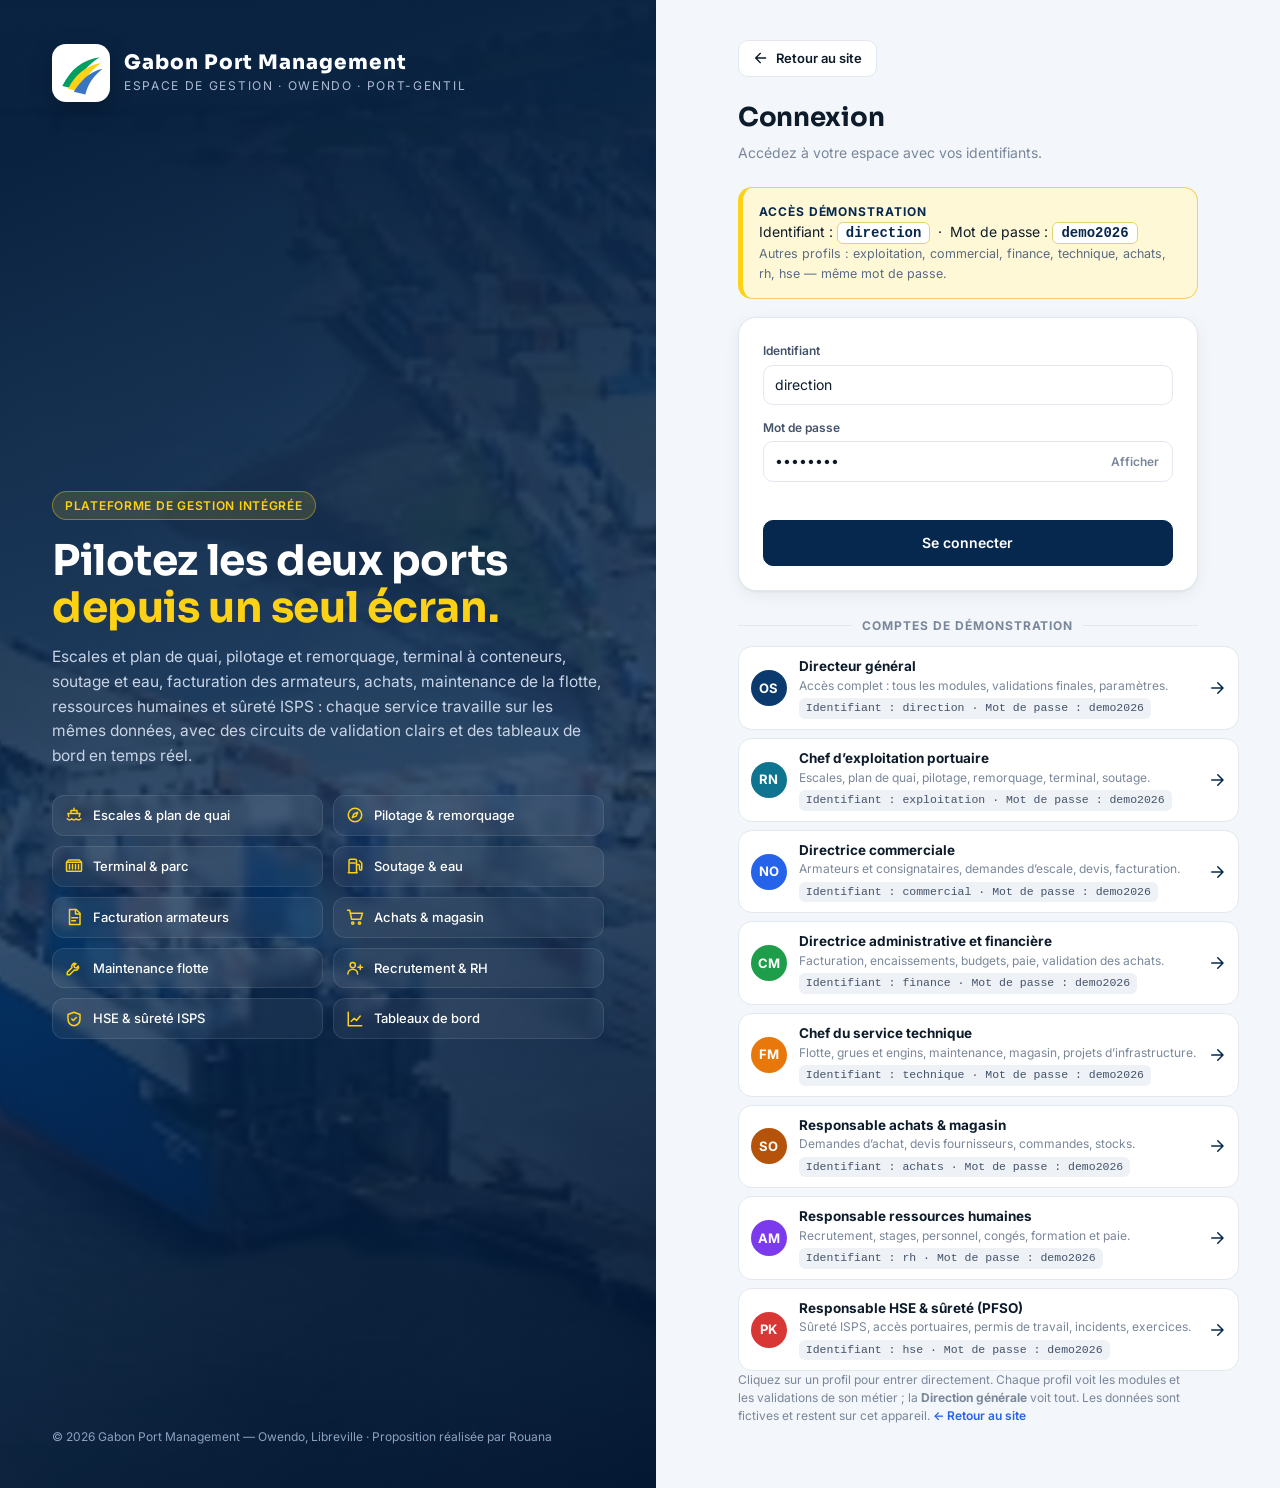
==== espace/index.html @ e1c22f83 "Site Gabon Port Management : vitrine, espace armateurs, carrières et espace de gestion portuaire Co-" ====
<!doctype html>
<html lang="fr">
<head>
<meta charset="utf-8">
<meta name="viewport" content="width=device-width,initial-scale=1,viewport-fit=cover">
<title>Connexion — Espace de gestion GPM</title>
<meta name="robots" content="noindex">
<meta name="theme-color" content="#06284f">
<link rel="icon" type="image/svg+xml" href="../assets/img/icon.svg">
<link rel="apple-touch-icon" href="../assets/img/icon.png">
<link rel="preconnect" href="https://fonts.googleapis.com"><link rel="preconnect" href="https://fonts.gstatic.com" crossorigin>
<link href="https://fonts.googleapis.com/css2?family=Inter:wght@400;500;600;700;800&family=Sora:wght@600;700;800&display=swap" rel="stylesheet">
<link rel="stylesheet" href="css/erp.css">
<style>
  body{background:#fff}
  .login{display:grid;grid-template-columns:minmax(0,1.05fr) minmax(0,1fr);min-height:100vh}
  .login__art{position:relative;color:#fff;padding:44px 52px;display:flex;flex-direction:column;overflow:hidden;background:#041d3b}
  .login__art::before{content:"";position:absolute;inset:0;background:url(../assets/img/owendo-vue-aerienne.jpg) 60% center/cover;opacity:.5}
  .login__art::after{content:"";position:absolute;inset:0;background:linear-gradient(160deg,rgba(4,29,59,.94) 10%,rgba(6,40,79,.6) 55%,rgba(2,21,48,.96) 100%)}
  .login__art>*{position:relative;z-index:1}
  .brand{display:flex;align-items:center;gap:14px}
  .brand img{height:58px;width:58px;border-radius:14px;background:#fff;padding:6px;box-shadow:0 8px 22px rgba(0,0,0,.25)}
  .brand b{font:800 20px Sora,sans-serif;letter-spacing:.05em;display:block}
  .brand span{font-size:12px;letter-spacing:.14em;text-transform:uppercase;color:#aebbd4}
  .art__main{margin:auto 0;max-width:560px;padding:40px 0}
  .art__main .eyebrow{display:inline-block;background:rgba(252,209,22,.14);color:#fcd116;border:1px solid rgba(252,209,22,.4);border-radius:30px;padding:5px 12px;font-size:12px;font-weight:600;letter-spacing:.06em;text-transform:uppercase}
  .art__main h1{font-size:clamp(28px,3.3vw,44px);line-height:1.1;margin:18px 0 14px}
  .art__main h1 em{font-style:normal;color:#fcd116}
  .art__main p{color:#c9d4e6;font-size:15.5px;line-height:1.6;margin:0 0 26px}
  .mods{display:grid;grid-template-columns:repeat(2,minmax(0,1fr));gap:10px}
  .mods div{display:flex;align-items:center;gap:10px;background:rgba(255,255,255,.06);border:1px solid rgba(255,255,255,.1);border-radius:12px;padding:10px 12px;font-size:13px;font-weight:500;backdrop-filter:blur(4px)}
  .mods svg{width:18px;height:18px;color:#fcd116;flex:none}
  .art__foot{font-size:12px;color:#8fa1c0}
  .login__form{display:flex;align-items:center;justify-content:center;padding:40px 28px;background:var(--bg)}
  .box{width:min(460px,100%);min-width:0}
  .box h2{font-size:26px;margin-bottom:6px}
  .box>p{color:var(--ink-3);margin:0 0 24px}
  .demo-creds{background:#fff8d6;border:1px solid #f0d060;border-left:5px solid #fcd116;border-radius:14px;padding:14px 16px;margin:0 0 18px;font-size:14px;line-height:1.6}
  .demo-creds b{display:block;color:#06284f;font-size:12px;letter-spacing:.08em;text-transform:uppercase}
  .demo-creds code{background:#fff;border:1px solid #e6d36b;border-radius:6px;padding:2px 8px;font-weight:700;color:#06284f;font-size:14px}
  .demo-creds span{display:block;font-size:12.5px;color:#5b6b82}
  .fcard{background:#fff;border:1px solid var(--line);border-radius:18px;padding:24px;box-shadow:var(--sh)}
  .fcard .field{margin-bottom:14px}
  .pw{position:relative} .pw button{position:absolute;right:8px;top:50%;transform:translateY(-50%);border:0;background:none;color:var(--ink-3);cursor:pointer;font-size:12px;font-weight:600}
  .err{color:var(--red);font-size:13px;min-height:18px;margin:-4px 0 10px}
  .btn.block{width:100%;padding:12px;font-size:14px}
  .demo-title{display:flex;align-items:center;gap:10px;margin:26px 0 12px;font-size:12px;font-weight:700;letter-spacing:.08em;text-transform:uppercase;color:var(--ink-3)}
  .demo-title::before,.demo-title::after{content:"";flex:1;height:1px;background:var(--line)}
  .accounts{display:grid;gap:8px}
  .acc{display:flex;align-items:center;gap:12px;background:#fff;border:1px solid var(--line);border-radius:14px;padding:10px 12px;cursor:pointer;text-align:left;width:100%;transition:border-color .15s,box-shadow .15s,transform .1s}
  .acc:hover{border-color:#b9c6d9;box-shadow:var(--sh);transform:translateY(-1px)}
  .acc .who{flex:1;min-width:0}
  .acc b{display:block;font-size:13.5px}
  .acc .who span{display:block;font-size:12px;color:var(--ink-3);white-space:nowrap;overflow:hidden;text-overflow:ellipsis}
  .acc code{display:inline-block;margin-top:4px;font-size:11.5px;background:var(--grey-bg);border-radius:6px;padding:2px 7px;color:var(--ink-2);white-space:nowrap}
  .acc .go{color:var(--navy);flex:none;width:18px}
  .note{font-size:12px;color:var(--ink-3);margin-top:16px;line-height:1.5}
  .note a{font-weight:600}
  @media (max-width:960px){
    .login{grid-template-columns:minmax(0,1fr)}
    .login__art{padding:24px 20px 28px}
    .art__main{padding:26px 0 8px}
    .art__main p{font-size:14px;margin-bottom:18px}
    .art__foot{display:none}
    .login__form{padding:26px 16px 40px}
  }
  @media (max-width:520px){
    .mods{grid-template-columns:1fr 1fr;gap:7px} .mods div{padding:8px 9px;font-size:12px;gap:7px}
    .brand img{height:46px;width:46px}
    .brand b{font-size:16px;letter-spacing:.02em} .brand span{font-size:10px;letter-spacing:.08em}
    .acc code{white-space:normal} .acc .who span{white-space:normal}
  }
</style>
</head>
<body>
<div class="login">
  <section class="login__art">
    <a class="brand" href="../index.html" style="color:inherit"><img src="../assets/img/icon.svg" alt="Gabon Port Management"><div><b>Gabon Port Management</b><span>Espace de gestion · Owendo · Port-Gentil</span></div></a>
    <div class="art__main">
      <span class="eyebrow">Plateforme de gestion intégrée</span>
      <h1>Pilotez les deux ports <em>depuis un seul écran.</em></h1>
      <p>Escales et plan de quai, pilotage et remorquage, terminal à conteneurs, soutage et eau, facturation des armateurs, achats, maintenance de la flotte, ressources humaines et sûreté ISPS : chaque service travaille sur les mêmes données, avec des circuits de validation clairs et des tableaux de bord en temps réel.</p>
      <div class="mods" id="mods"></div>
    </div>
    <div class="art__foot">© 2026 Gabon Port Management — Owendo, Libreville · Proposition réalisée par Rouana</div>
  </section>
  <section class="login__form">
    <div class="box">
      <a class="btn" href="../index.html" style="margin-bottom:22px"><svg viewBox="0 0 24 24" fill="none" stroke="currentColor" stroke-width="2" stroke-linecap="round" stroke-linejoin="round"><path d="M19 12H5M11 19l-7-7 7-7"/></svg>Retour au site</a>
      <h2>Connexion</h2>
      <p>Accédez à votre espace avec vos identifiants.</p>
      <div class="demo-creds"><b>Accès démonstration</b><div>Identifiant : <code>direction</code> &nbsp;·&nbsp; Mot de passe : <code>demo2026</code></div><span>Autres profils : exploitation, commercial, finance, technique, achats, rh, hse — même mot de passe.</span></div>
      <form class="fcard" id="login-form" autocomplete="off">
        <div class="field"><label for="login">Identifiant</label><input class="input" id="login" name="login" placeholder="ex. direction" autocapitalize="none"></div>
        <div class="field"><label for="pass">Mot de passe</label><div class="pw"><input class="input" id="pass" name="pass" type="password" placeholder="••••••••"><button type="button" id="show">Afficher</button></div></div>
        <div class="err" id="err"></div>
        <button class="btn primary block" type="submit">Se connecter</button>
      </form>
      <div class="demo-title">Comptes de démonstration</div>
      <div class="accounts" id="accounts"></div>
      <p class="note">Cliquez sur un profil pour entrer directement. Chaque profil voit les modules et les validations de son métier ; la <b>Direction générale</b> voit tout. Les données sont fictives et restent sur cet appareil. <a href="../index.html">← Retour au site</a></p>
    </div>
  </section>
</div>
<script src="js/core.js"></script>
<script>
(function () {
  var U = ERP.USERS, icon = ERP.icon;
  var MODS = [['ship', 'Escales & plan de quai'], ['compass', 'Pilotage & remorquage'], ['container', 'Terminal & parc'], ['fuel', 'Soutage & eau'], ['invoice', 'Facturation armateurs'], ['cart', 'Achats & magasin'], ['wrench', 'Maintenance flotte'], ['userplus', 'Recrutement & RH'], ['shield', 'HSE & sûreté ISPS'], ['chart', 'Tableaux de bord']];
  document.getElementById('mods').innerHTML = MODS.map(function (m) { return '<div>' + icon(m[0]) + m[1] + '</div>'; }).join('');
  document.getElementById('accounts').innerHTML = U.map(function (u) {
    return '<button class="acc" data-l="' + u.login + '">' + ERP.ui.avatar(u.name, u.color) + '<div class="who"><b>' + ERP.esc(u.role) + '</b><span>' + ERP.esc(u.desc) + '</span><code>Identifiant : ' + u.login + ' · Mot de passe : ' + u.pass + '</code></div>' + icon('arrow', 'go') + '</button>';
  }).join('');
  function enter(l, p) {
    var u = ERP.session.login(l, p);
    if (!u) { document.getElementById('err').textContent = 'Identifiant ou mot de passe incorrect.'; return; }
    location.href = 'app.html#/dashboard';
  }
  document.getElementById('accounts').addEventListener('click', function (e) {
    var b = e.target.closest('.acc'); if (!b) return;
    var u = U.find(function (x) { return x.login === b.dataset.l; });
    document.getElementById('login').value = u.login; document.getElementById('pass').value = u.pass;
    setTimeout(function () { enter(u.login, u.pass); }, 250);
  });
  document.getElementById('login-form').addEventListener('submit', function (e) { e.preventDefault(); enter(this.login.value, this.pass.value); });
  var qu = new URLSearchParams(location.search).get('u'); var pre = U.find(function (x) { return x.login === qu; }) || U[0]; document.getElementById('login').value = pre.login; document.getElementById('pass').value = pre.pass;
  document.getElementById('show').onclick = function () { var p = document.getElementById('pass'); p.type = p.type === 'password' ? 'text' : 'password'; this.textContent = p.type === 'password' ? 'Afficher' : 'Masquer'; };
})();
</script>
</body>
</html>
---- espace/css/erp.css ----
/* GPM · Espace de gestion — système de design */
:root{
  --navy:#06284f; --navy-2:#0b3a6e; --navy-3:#145091; --ink:#0d1b2a; --ink-2:#44536a; --ink-3:#7a879a;
  --line:#e3e8ef; --line-2:#eef2f7; --bg:#f3f6fa; --card:#fff;
  --yellow:#fcd116; --yellow-2:#f2b705; --green:#1e9e4a; --green-bg:#e6f6ec; --blue:#2563eb; --blue-bg:#e8f0fe;
  --orange:#e8780c; --orange-bg:#fff1e3; --red:#d93636; --red-bg:#fdecec; --violet:#7c3aed; --violet-bg:#f1eafe; --grey-bg:#eef1f5;
  --r:14px; --r-sm:9px; --sh:0 1px 2px rgba(13,27,42,.05),0 4px 16px rgba(13,27,42,.06); --sh-lg:0 20px 60px rgba(10,31,68,.25);
  --side:258px; --top:64px;
  font-family:'Inter',system-ui,-apple-system,Segoe UI,Roboto,sans-serif;
}
*{box-sizing:border-box}
html,body{margin:0;height:100%}
body{background:var(--bg);color:var(--ink);font-size:14px;line-height:1.45;-webkit-font-smoothing:antialiased}
a{color:var(--blue);text-decoration:none}
button,input,select,textarea{font:inherit;color:inherit}
h1,h2,h3,h4{font-family:'Sora','Inter',sans-serif;margin:0;letter-spacing:-.01em}
.muted{color:var(--ink-3)} .small{font-size:12px} .nowrap{white-space:nowrap} .right{text-align:right} .center{text-align:center}
.mono{font-family:ui-monospace,SFMono-Regular,Consolas,monospace;font-size:12.5px}
.hide{display:none!important}

/* ---------- Shell ---------- */
.app{display:grid;grid-template-columns:var(--side) 1fr;min-height:100vh}
.side{background:linear-gradient(180deg,var(--navy) 0%,#071632 100%);color:#c9d4e6;position:sticky;top:0;height:100vh;display:flex;flex-direction:column;z-index:40}
.side__brand{display:flex;align-items:center;gap:12px;padding:18px 18px 16px;border-bottom:1px solid rgba(255,255,255,.07)}
.side__brand img{width:40px;height:40px;object-fit:contain;border-radius:10px;background:#fff;padding:2px}
.side__brand b{display:block;color:#fff;font-family:Sora,sans-serif;font-size:15px;letter-spacing:.04em}
.side__brand span{font-size:11px;color:#8ea0bd;letter-spacing:.08em;text-transform:uppercase}
.side__nav{flex:1;overflow-y:auto;padding:10px 10px 20px;scrollbar-width:thin;scrollbar-color:#23406f transparent}
.side__group{font-size:10.5px;letter-spacing:.12em;text-transform:uppercase;color:#6f83a6;padding:16px 12px 6px;font-weight:600}
.side__link{display:flex;align-items:center;gap:11px;padding:9px 12px;border-radius:10px;color:#c9d4e6;cursor:pointer;font-weight:500;font-size:13.5px;position:relative;transition:background .15s,color .15s}
.side__link svg{width:18px;height:18px;flex:none;opacity:.8}
.side__link:hover{background:rgba(255,255,255,.06);color:#fff}
.side__link.is-active{background:rgba(252,231,0,.12);color:#fff}
.side__link.is-active::before{content:"";position:absolute;left:-10px;top:8px;bottom:8px;width:3px;border-radius:3px;background:var(--yellow)}
.side__link.is-active svg{color:var(--yellow);opacity:1}
.side__link .count{margin-left:auto;background:var(--yellow);color:var(--navy);font-size:11px;font-weight:700;border-radius:20px;padding:1px 7px}
.side__foot{padding:14px 16px;border-top:1px solid rgba(255,255,255,.07);font-size:11.5px;color:#7b8fb0}
.side__foot a{color:#c9d4e6}

.main{min-width:0;display:flex;flex-direction:column}
.top{height:var(--top);background:rgba(255,255,255,.92);backdrop-filter:blur(10px);border-bottom:1px solid var(--line);display:flex;align-items:center;gap:14px;padding:0 24px;position:sticky;top:0;z-index:30}
.top__burger{display:none;border:0;background:none;padding:6px;cursor:pointer}
.top__title{min-width:0}
.top__title h1{font-size:18px;white-space:nowrap;overflow:hidden;text-overflow:ellipsis}
.top__title .crumb{font-size:12px;color:var(--ink-3)}
.top__search{margin-left:auto;position:relative;width:min(340px,32vw)}
.top__search input{width:100%;border:1px solid var(--line);background:var(--bg);border-radius:10px;padding:9px 12px 9px 36px;outline:none}
.top__search input:focus{border-color:var(--navy-3);background:#fff}
.top__search svg{position:absolute;left:11px;top:50%;transform:translateY(-50%);width:16px;color:var(--ink-3)}
.top__icon{position:relative;border:1px solid var(--line);background:#fff;border-radius:10px;width:38px;height:38px;display:grid;place-items:center;cursor:pointer;flex:none}
.top__icon svg{width:18px}
.top__icon .dot{position:absolute;top:6px;right:7px;width:8px;height:8px;border-radius:50%;background:var(--red);border:2px solid #fff}
.top__user{display:flex;align-items:center;gap:10px;cursor:pointer;padding:4px 6px 4px 4px;border-radius:12px;border:1px solid transparent}
.top__user:hover{border-color:var(--line)}
.top__user .who{line-height:1.2} .top__user .who b{display:block;font-size:13px} .top__user .who span{font-size:11.5px;color:var(--ink-3)}
.avatar{width:36px;height:36px;border-radius:50%;display:grid;place-items:center;font-weight:700;font-size:13px;color:#fff;background:var(--navy-3);flex:none}
.avatar.sm{width:28px;height:28px;font-size:11px}
.demo-bar{background:var(--navy);color:#dfe7f5;font-size:12px;padding:7px 24px;display:flex;gap:10px;align-items:center;flex-wrap:wrap}
.demo-bar b{color:var(--yellow)} .demo-bar button{margin-left:auto;background:transparent;border:1px solid rgba(255,255,255,.25);color:#fff;border-radius:7px;padding:3px 10px;cursor:pointer;font-size:12px}
.view{padding:24px;max-width:1500px;width:100%;margin:0 auto;flex:1}
.scrim{display:none}

/* ---------- Building blocks ---------- */
.grid{display:grid;gap:16px}
.g2{grid-template-columns:repeat(2,minmax(0,1fr))} .g3{grid-template-columns:repeat(3,minmax(0,1fr))} .g4{grid-template-columns:repeat(4,minmax(0,1fr))}
.g-2-1{grid-template-columns:minmax(0,2fr) minmax(0,1fr)} .g-1-2{grid-template-columns:minmax(0,1fr) minmax(0,2fr)}
.stack{display:flex;flex-direction:column;gap:16px}
.row{display:flex;align-items:center;gap:10px;flex-wrap:wrap}
.spacer{flex:1}
.card{background:var(--card);border:1px solid var(--line);border-radius:var(--r);box-shadow:var(--sh);min-width:0}
.card__h{display:flex;align-items:center;gap:10px;padding:14px 18px;border-bottom:1px solid var(--line-2);flex-wrap:wrap}
.card__h h3{font-size:14.5px}
.card__h .sub{font-size:12px;color:var(--ink-3)}
.card__b{padding:16px 18px}
.card__b.flush{padding:0}
.section-title{display:flex;align-items:end;gap:12px;margin:6px 0 2px;flex-wrap:wrap}
.section-title h2{font-size:20px}
.section-title p{margin:0;color:var(--ink-3)}

.kpi{padding:16px 18px;display:flex;flex-direction:column;gap:6px;position:relative;overflow:hidden}
.kpi__label{font-size:12px;color:var(--ink-3);font-weight:500;display:flex;align-items:center;gap:6px}
.kpi__value{font-family:Sora,sans-serif;font-size:24px;font-weight:700;letter-spacing:-.02em}
.kpi__value small{font-size:13px;font-weight:600;color:var(--ink-3);margin-left:3px}
.kpi__foot{font-size:12px;color:var(--ink-3);display:flex;align-items:center;gap:6px}
.kpi__icon{position:absolute;right:14px;top:14px;width:38px;height:38px;border-radius:11px;display:grid;place-items:center}
.kpi__icon svg{width:19px}
.up{color:var(--green);font-weight:600} .down{color:var(--red);font-weight:600}
.tone-blue{background:var(--blue-bg);color:var(--blue)} .tone-green{background:var(--green-bg);color:var(--green)} .tone-orange{background:var(--orange-bg);color:var(--orange)}
.tone-red{background:var(--red-bg);color:var(--red)} .tone-violet{background:var(--violet-bg);color:var(--violet)} .tone-grey{background:var(--grey-bg);color:var(--ink-2)} .tone-yellow{background:#fff9c2;color:#8a6a00} .tone-navy{background:var(--navy);color:#fff}

.badge{display:inline-flex;align-items:center;gap:5px;font-size:11.5px;font-weight:600;padding:3px 9px;border-radius:20px;white-space:nowrap;line-height:1.35}
.badge::before{content:"";width:6px;height:6px;border-radius:50%;background:currentColor;opacity:.8}
.badge.plain::before{display:none}

.btn{display:inline-flex;align-items:center;justify-content:center;gap:7px;border:1px solid var(--line);background:#fff;border-radius:10px;padding:8px 14px;font-weight:600;font-size:13px;cursor:pointer;white-space:nowrap;transition:transform .08s,background .15s,border-color .15s;color:var(--ink)}
.btn:hover{border-color:#c9d2de;background:#fafbfd} .btn:active{transform:translateY(1px)}
.btn svg{width:16px;height:16px}
.btn.primary{background:var(--navy);border-color:var(--navy);color:#fff} .btn.primary:hover{background:var(--navy-2)}
.btn.accent{background:var(--yellow);border-color:var(--yellow-2);color:var(--navy)} .btn.accent:hover{background:#ffef3a}
.btn.success{background:var(--green);border-color:var(--green);color:#fff}
.btn.danger{background:#fff;border-color:#f3c2c2;color:var(--red)} .btn.danger:hover{background:var(--red-bg)}
.btn.ghost{border-color:transparent;background:transparent} .btn.ghost:hover{background:var(--grey-bg)}
.btn.sm{padding:5px 10px;font-size:12px;border-radius:8px}
.btn.icon{padding:7px}

.tabs{display:flex;gap:4px;border-bottom:1px solid var(--line);overflow-x:auto;scrollbar-width:none;margin-bottom:16px}
.tabs::-webkit-scrollbar{display:none}
.tab{padding:10px 14px;border:0;background:none;cursor:pointer;font-weight:600;color:var(--ink-3);border-bottom:2px solid transparent;white-space:nowrap;margin-bottom:-1px}
.tab:hover{color:var(--ink)} .tab.is-active{color:var(--navy);border-bottom-color:var(--yellow-2)}
.tab .n{background:var(--grey-bg);border-radius:10px;padding:0 7px;font-size:11px;margin-left:5px}

.chips{display:flex;gap:6px;flex-wrap:wrap}
.chip{border:1px solid var(--line);background:#fff;border-radius:20px;padding:5px 12px;font-size:12.5px;cursor:pointer;font-weight:500}
.chip.is-active{background:var(--navy);color:#fff;border-color:var(--navy)}

.field{display:flex;flex-direction:column;gap:5px;min-width:0}
.field label{font-size:12px;font-weight:600;color:var(--ink-2)}
.input,.select,.textarea{border:1px solid var(--line);border-radius:10px;padding:9px 11px;background:#fff;outline:none;width:100%;min-width:0}
.input:focus,.select:focus,.textarea:focus{border-color:var(--navy-3);box-shadow:0 0 0 3px rgba(22,59,117,.1)}
.textarea{min-height:84px;resize:vertical}
.form-grid{display:grid;grid-template-columns:repeat(2,minmax(0,1fr));gap:14px}
.form-grid .full{grid-column:1/-1}
.filters{display:flex;gap:8px;flex-wrap:wrap;align-items:center;margin-bottom:14px}
.filters .input,.filters .select{width:auto;min-width:160px}

/* Tables */
.tbl-wrap{overflow-x:auto}
table.tbl{width:100%;border-collapse:collapse;font-size:13px}
.tbl th{text-align:left;font-size:11.5px;text-transform:uppercase;letter-spacing:.05em;color:var(--ink-3);font-weight:600;padding:10px 14px;background:#f8fafc;border-bottom:1px solid var(--line);white-space:nowrap}
.tbl td{padding:11px 14px;border-bottom:1px solid var(--line-2);vertical-align:middle}
.tbl tbody tr{transition:background .12s}
.tbl tbody tr.clickable{cursor:pointer}
.tbl tbody tr:hover{background:#f8fafd}
.tbl tbody tr:last-child td{border-bottom:0}
.tbl td.num,.tbl th.num{text-align:right;font-variant-numeric:tabular-nums;white-space:nowrap}
.tbl .strong{font-weight:600}
.tbl-empty{padding:30px;text-align:center;color:var(--ink-3)}
.tbl tfoot td{font-weight:700;background:#f8fafc;border-top:1px solid var(--line)}

/* Progress */
.progress{height:8px;background:var(--line-2);border-radius:10px;overflow:hidden;min-width:60px}
.progress>i{display:block;height:100%;border-radius:10px;background:linear-gradient(90deg,var(--navy-3),var(--blue));transition:width .8s cubic-bezier(.2,.8,.2,1)}
.progress.green>i{background:linear-gradient(90deg,#16a34a,#34d399)} .progress.orange>i{background:linear-gradient(90deg,#ea580c,#f59e0b)} .progress.red>i{background:linear-gradient(90deg,#dc2626,#f87171)} .progress.yellow>i{background:linear-gradient(90deg,#f5c400,#fce700)}
.pbar{display:flex;align-items:center;gap:8px}
.pbar .progress{flex:1} .pbar span{font-size:12px;font-weight:600;width:36px;text-align:right}

/* Lists / timeline */
.list{display:flex;flex-direction:column}
.list__item{display:flex;gap:12px;padding:12px 18px;border-bottom:1px solid var(--line-2);align-items:flex-start}
.list__item:last-child{border-bottom:0}
.list__icon{width:34px;height:34px;border-radius:10px;display:grid;place-items:center;flex:none}
.list__icon svg{width:17px}
.list__body{flex:1;min-width:0}
.list__body b{font-weight:600}
.timeline{position:relative;padding-left:22px}
.timeline::before{content:"";position:absolute;left:7px;top:4px;bottom:4px;width:2px;background:var(--line)}
.tl-item{position:relative;padding:0 0 16px}
.tl-item::before{content:"";position:absolute;left:-20px;top:3px;width:12px;height:12px;border-radius:50%;background:#fff;border:2px solid var(--ink-3)}
.tl-item.done::before{background:var(--green);border-color:var(--green)}
.tl-item.current::before{background:var(--yellow);border-color:var(--yellow-2);box-shadow:0 0 0 4px rgba(252,231,0,.3)}
.tl-item.rejected::before{background:var(--red);border-color:var(--red)}
.tl-item b{display:block;font-size:13px} .tl-item span{font-size:12px;color:var(--ink-3)}

/* Kanban */
.kanban{display:grid;grid-auto-flow:column;grid-auto-columns:minmax(250px,1fr);gap:12px;overflow-x:auto;padding-bottom:8px;scroll-snap-type:x proximity}
.kcol{background:#eef2f7;border-radius:12px;padding:10px;display:flex;flex-direction:column;gap:8px;min-height:160px;scroll-snap-align:start}
.kcol__h{display:flex;align-items:center;gap:8px;padding:2px 4px 6px;font-weight:700;font-size:12.5px}
.kcol__h .n{margin-left:auto;background:#fff;border-radius:10px;padding:1px 8px;font-size:11.5px;color:var(--ink-2)}
.kcol.drop{outline:2px dashed var(--navy-3);outline-offset:-4px}
.kcard{background:#fff;border-radius:10px;padding:11px 12px;box-shadow:0 1px 2px rgba(0,0,0,.06);border:1px solid var(--line);cursor:pointer;display:flex;flex-direction:column;gap:6px}
.kcard:hover{border-color:#c7d2e1;box-shadow:var(--sh)}
.kcard b{font-size:13px}
.kcard .meta{display:flex;gap:6px;flex-wrap:wrap;align-items:center;font-size:11.5px;color:var(--ink-3)}
.kcard[draggable=true]{cursor:grab}

/* Gantt */
.gantt{overflow-x:auto;border-top:1px solid var(--line-2)}
.gantt__inner{position:relative;min-width:780px}
.gantt__head,.gantt__row{display:grid;grid-template-columns:260px 1fr}
.gantt__head{position:sticky;top:0;background:#f8fafc;border-bottom:1px solid var(--line);z-index:2}
.gantt__label{padding:9px 14px;border-right:1px solid var(--line);font-size:12.5px;display:flex;flex-direction:column;justify-content:center;min-width:0;background:#fff;position:sticky;left:0;z-index:1}
.gantt__head .gantt__label{background:#f8fafc;font-weight:600;font-size:11.5px;text-transform:uppercase;letter-spacing:.05em;color:var(--ink-3)}
.gantt__label b{font-weight:600;white-space:nowrap;overflow:hidden;text-overflow:ellipsis}
.gantt__label span{font-size:11px;color:var(--ink-3)}
.gantt__label.group{background:#f4f7fb;font-weight:700}
.gantt__scale{position:relative;height:36px}
.gantt__tick{position:absolute;top:0;bottom:0;border-left:1px solid var(--line);font-size:11px;color:var(--ink-3);padding:10px 0 0 6px;white-space:nowrap}
.gantt__track{position:relative;border-bottom:1px solid var(--line-2);min-height:44px}
.gantt__grid{position:absolute;top:0;bottom:0;border-left:1px dashed #edf1f6}
.gantt__bar{position:absolute;top:11px;height:22px;border-radius:6px;background:#c9d6ea;overflow:hidden;cursor:pointer;box-shadow:inset 0 0 0 1px rgba(0,0,0,.04)}
.gantt__bar>i{position:absolute;left:0;top:0;bottom:0;background:var(--navy-3)}
.gantt__bar>em{position:relative;font-style:normal;font-size:11px;font-weight:600;color:#fff;padding:0 7px;line-height:22px;white-space:nowrap;text-shadow:0 1px 1px rgba(0,0,0,.25)}
.gantt__bar.done>i{background:var(--green)} .gantt__bar.late>i{background:var(--red)} .gantt__bar.warn>i{background:var(--orange)}
.gantt__bar.group{height:10px;top:17px;background:var(--navy);border-radius:2px}
.gantt__bar.group>i{display:none}
.gantt__ms{position:absolute;top:14px;width:14px;height:14px;transform:translateX(-7px) rotate(45deg);background:var(--yellow);border:2px solid var(--navy);z-index:1}
.gantt__ms.done{background:var(--green);border-color:#0f6b31}
.gantt__today{position:absolute;top:0;bottom:0;width:2px;background:var(--red);z-index:3;pointer-events:none}
.gantt__today::after{content:"Aujourd'hui";position:absolute;bottom:4px;left:4px;background:var(--red);color:#fff;font-size:10px;font-weight:700;padding:1px 5px;border-radius:4px;white-space:nowrap}
.legend{display:flex;gap:14px;flex-wrap:wrap;font-size:12px;color:var(--ink-2)}
.legend i{display:inline-block;width:10px;height:10px;border-radius:3px;margin-right:5px;vertical-align:-1px}

/* Charts (SVG) */
.chart{width:100%;display:block}
.chart text{font-family:Inter,sans-serif;font-size:11px;fill:var(--ink-3)}
.donut-wrap{display:flex;align-items:center;gap:18px;flex-wrap:wrap}
.donut-legend{display:flex;flex-direction:column;gap:7px;font-size:12.5px;flex:1;min-width:140px}
.donut-legend div{display:flex;align-items:center;gap:8px}
.donut-legend i{width:10px;height:10px;border-radius:3px;flex:none}
.donut-legend b{margin-left:auto;font-variant-numeric:tabular-nums}

/* Tanks */
.tanks{display:grid;grid-template-columns:repeat(auto-fill,minmax(150px,1fr));gap:14px}
.tank{border:1px solid var(--line);border-radius:12px;padding:12px;background:#fff;display:flex;flex-direction:column;gap:8px;align-items:center;text-align:center}
.tank__vessel{width:78px;height:96px;border:3px solid #9fb0c6;border-radius:10px 10px 6px 6px;position:relative;overflow:hidden;background:#f5f8fb}
.tank__fill{position:absolute;left:0;right:0;bottom:0;transition:height 1s cubic-bezier(.2,.8,.2,1)}
.tank__fill::before{content:"";position:absolute;left:0;right:0;top:-4px;height:8px;background:inherit;filter:brightness(1.15);border-radius:50%}
.tank__pct{position:absolute;inset:0;display:grid;place-items:center;font-weight:800;font-size:15px;color:var(--navy);text-shadow:0 1px 0 rgba(255,255,255,.7)}
.tank b{font-size:13px} .tank span{font-size:11.5px;color:var(--ink-3)}

/* Modal / drawer / toast */
.modal-back{position:fixed;inset:0;background:rgba(7,20,45,.55);backdrop-filter:blur(3px);z-index:100;display:flex;align-items:center;justify-content:center;padding:20px;animation:fade .15s}
.modal{background:#fff;border-radius:16px;box-shadow:var(--sh-lg);width:min(720px,100%);max-height:calc(100vh - 40px);display:flex;flex-direction:column;animation:pop .18s cubic-bezier(.2,.8,.2,1)}
.modal.lg{width:min(980px,100%)} .modal.sm{width:min(460px,100%)}
.modal__h{display:flex;align-items:flex-start;gap:12px;padding:18px 22px;border-bottom:1px solid var(--line-2)}
.modal__h h3{font-size:17px} .modal__h .sub{font-size:12.5px;color:var(--ink-3);margin-top:3px}
.modal__x{margin-left:auto;border:0;background:var(--grey-bg);border-radius:8px;width:32px;height:32px;cursor:pointer;flex:none;font-size:18px;line-height:1}
.modal__b{padding:18px 22px;overflow-y:auto}
.modal__f{padding:14px 22px;border-top:1px solid var(--line-2);display:flex;gap:8px;justify-content:flex-end;flex-wrap:wrap}
.toasts{position:fixed;right:20px;bottom:20px;z-index:200;display:flex;flex-direction:column;gap:8px}
.toast{background:var(--navy);color:#fff;border-radius:12px;padding:12px 16px;box-shadow:var(--sh-lg);font-size:13px;display:flex;gap:10px;align-items:center;animation:slide .25s cubic-bezier(.2,.8,.2,1);max-width:360px}
.toast i{width:8px;height:8px;border-radius:50%;background:var(--yellow);flex:none}
.toast.ok i{background:#34d399} .toast.err i{background:#f87171}
.popover{position:absolute;right:0;top:calc(100% + 8px);background:#fff;border:1px solid var(--line);border-radius:14px;box-shadow:var(--sh-lg);width:340px;max-width:calc(100vw - 24px);z-index:60;overflow:hidden;animation:pop .15s}
.popover__h{padding:12px 16px;border-bottom:1px solid var(--line-2);font-weight:700;display:flex;align-items:center}
.popover__b{max-height:380px;overflow-y:auto}
.side__search{display:none;position:relative;margin:12px 12px 0}
.side__search input{width:100%;border:1px solid rgba(255,255,255,.14);background:rgba(255,255,255,.07);color:#fff;border-radius:10px;padding:10px 12px 10px 36px;outline:none;font:inherit;font-size:14px}
.side__search input::placeholder{color:#8ea0bd}
.side__search input:focus{border-color:#fcd116}
.side__search svg{position:absolute;left:11px;top:50%;transform:translateY(-50%);width:16px;color:#8ea0bd}
@media (max-width:640px){.top .popover{position:fixed;left:12px;right:12px;width:auto!important;max-width:none}.top .popover__b{max-height:calc(100dvh - 240px)}}
.kv{display:grid;grid-template-columns:minmax(120px,38%) 1fr;gap:8px 14px;font-size:13px}
.kv dt{color:var(--ink-3)} .kv dd{margin:0;font-weight:500;min-width:0;overflow-wrap:anywhere}
.steps{display:flex;gap:0;overflow-x:auto;padding:4px 0 8px}
.step{flex:1;min-width:110px;text-align:center;position:relative;font-size:11.5px;color:var(--ink-3);padding-top:30px}
.step::before{content:"";position:absolute;top:10px;left:50%;right:-50%;height:2px;background:var(--line)}
.step:last-child::before{display:none}
.step i{position:absolute;top:0;left:50%;transform:translateX(-50%);width:22px;height:22px;border-radius:50%;background:#fff;border:2px solid var(--line);display:grid;place-items:center;font-style:normal;font-size:11px;font-weight:700;z-index:1}
.step.done{color:var(--ink)} .step.done i{background:var(--green);border-color:var(--green);color:#fff} .step.done::before{background:var(--green)}
.step.current{color:var(--navy);font-weight:700} .step.current i{background:var(--yellow);border-color:var(--yellow-2);color:var(--navy)}
.step.rejected i{background:var(--red);border-color:var(--red);color:#fff}
.alert{border-radius:12px;padding:12px 14px;display:flex;gap:10px;align-items:flex-start;font-size:13px}
.alert svg{width:18px;flex:none;margin-top:1px}
.empty{padding:40px 20px;text-align:center;color:var(--ink-3)}
.empty svg{width:36px;height:36px;color:var(--green);margin-bottom:6px}
.doc{border:1px solid var(--line);border-radius:12px;padding:26px;background:#fff;font-size:13px}
.doc__head{display:flex;justify-content:space-between;gap:16px;border-bottom:3px solid var(--yellow);padding-bottom:14px;margin-bottom:16px;flex-wrap:wrap}
.doc__head img{height:52px}
.doc h4{font-size:20px;color:var(--navy)}

@keyframes fade{from{opacity:0}} @keyframes pop{from{opacity:0;transform:translateY(8px) scale(.98)}} @keyframes slide{from{opacity:0;transform:translateX(20px)}}
.fade-in{animation:pop .25s cubic-bezier(.2,.8,.2,1)}

.db-short{display:none}
.dash-stats{display:flex;gap:26px;flex-wrap:wrap}
.ts-short{display:none}
.top__site{flex:none;height:38px;border-color:var(--navy);color:var(--navy)} .top__site:hover{background:var(--navy);color:#fff}
.side__back{display:flex;align-items:center;gap:10px;margin:0 12px 10px;padding:10px 12px;border-radius:10px;background:var(--yellow);color:var(--navy);font-weight:700;font-size:13px}
.side__back svg{width:17px;height:17px}
.side__back:hover{background:#fff}
/* ---------- Responsive ---------- */
@media (max-width:1180px){ .g4{grid-template-columns:repeat(2,minmax(0,1fr))} .g-2-1,.g-1-2{grid-template-columns:1fr} }
@media (max-width:960px){
  .app{grid-template-columns:1fr}
  .side{position:fixed;left:0;top:0;bottom:0;width:280px;transform:translateX(-100%);transition:transform .25s cubic-bezier(.2,.8,.2,1);box-shadow:var(--sh-lg)}
  .app.nav-open .side{transform:none}
  .app.nav-open .scrim{display:block;position:fixed;inset:0;background:rgba(7,20,45,.45);z-index:35}
  .top__burger{display:block}
  .top__search{display:none}
  .side__search{display:block}
  .top__site{margin-left:auto}
  .g3{grid-template-columns:1fr}
}
@media (max-width:640px){
  body{font-size:13.5px}
  .top{padding:0 12px;gap:8px} .top__site{padding:0 10px;gap:4px} .top__site .ts-long{display:none} .top__site .ts-short{display:inline} .top__user .who{display:none} .top__title h1{font-size:16px}
  .demo-bar{padding:6px 12px;font-size:11.5px;flex-wrap:nowrap} .demo-bar button{padding:2px 8px} .db-long{display:none} .db-short{display:inline}
  .dash-stats{gap:10px;width:100%;justify-content:space-between;flex-wrap:nowrap} .dash-stats>div>div:first-child{font-size:18px!important} .dash-stats small{font-size:11px!important}
  .view{padding:14px 12px}
  .g2,.g4{grid-template-columns:1fr 1fr} .g2.keep-1,.g2.stack-m{grid-template-columns:1fr}
  .form-grid{grid-template-columns:1fr}
  .kpi{padding:13px} .kpi__value{font-size:19px} .kpi__icon{width:30px;height:30px;right:10px;top:10px} .kpi__icon svg{width:15px}
  .card__h{padding:12px 14px} .card__b{padding:14px}
  .filters .input,.filters .select{min-width:0;flex:1 1 140px}
  .modal-back{padding:0;align-items:flex-end}
  .modal,.modal.lg,.modal.sm{width:100%;border-radius:18px 18px 0 0;max-height:92vh}
  .kv{grid-template-columns:1fr;gap:2px} .kv dd{margin-bottom:8px}
  .toasts{left:12px;right:12px;bottom:12px}
  /* Tables become cards */
  table.tbl.responsive thead{display:none}
  table.tbl.responsive,table.tbl.responsive tbody,table.tbl.responsive tr,table.tbl.responsive td{display:block;width:100%}
  table.tbl.responsive tr{border-bottom:1px solid var(--line);padding:10px 14px}
  table.tbl.responsive td{border:0;padding:3px 0;display:flex;justify-content:space-between;gap:12px;text-align:right}
  table.tbl.responsive td::before{content:attr(data-label);color:var(--ink-3);font-size:11.5px;text-align:left;font-weight:500;flex:none;max-width:45%}
  table.tbl.responsive td.num{text-align:right}
  table.tbl.responsive td:first-child{font-weight:600}
  table.tbl.responsive tfoot{display:none}
  .gantt__head,.gantt__row{grid-template-columns:150px 1fr}
  .gantt__inner{min-width:640px}
}
@media (prefers-reduced-motion:reduce){*{animation:none!important;transition:none!important}}
@media print{.side,.top,.demo-bar,.modal__f,.no-print{display:none!important} .app{display:block} .modal-back{position:static;background:none;padding:0} .modal{box-shadow:none;max-height:none}}
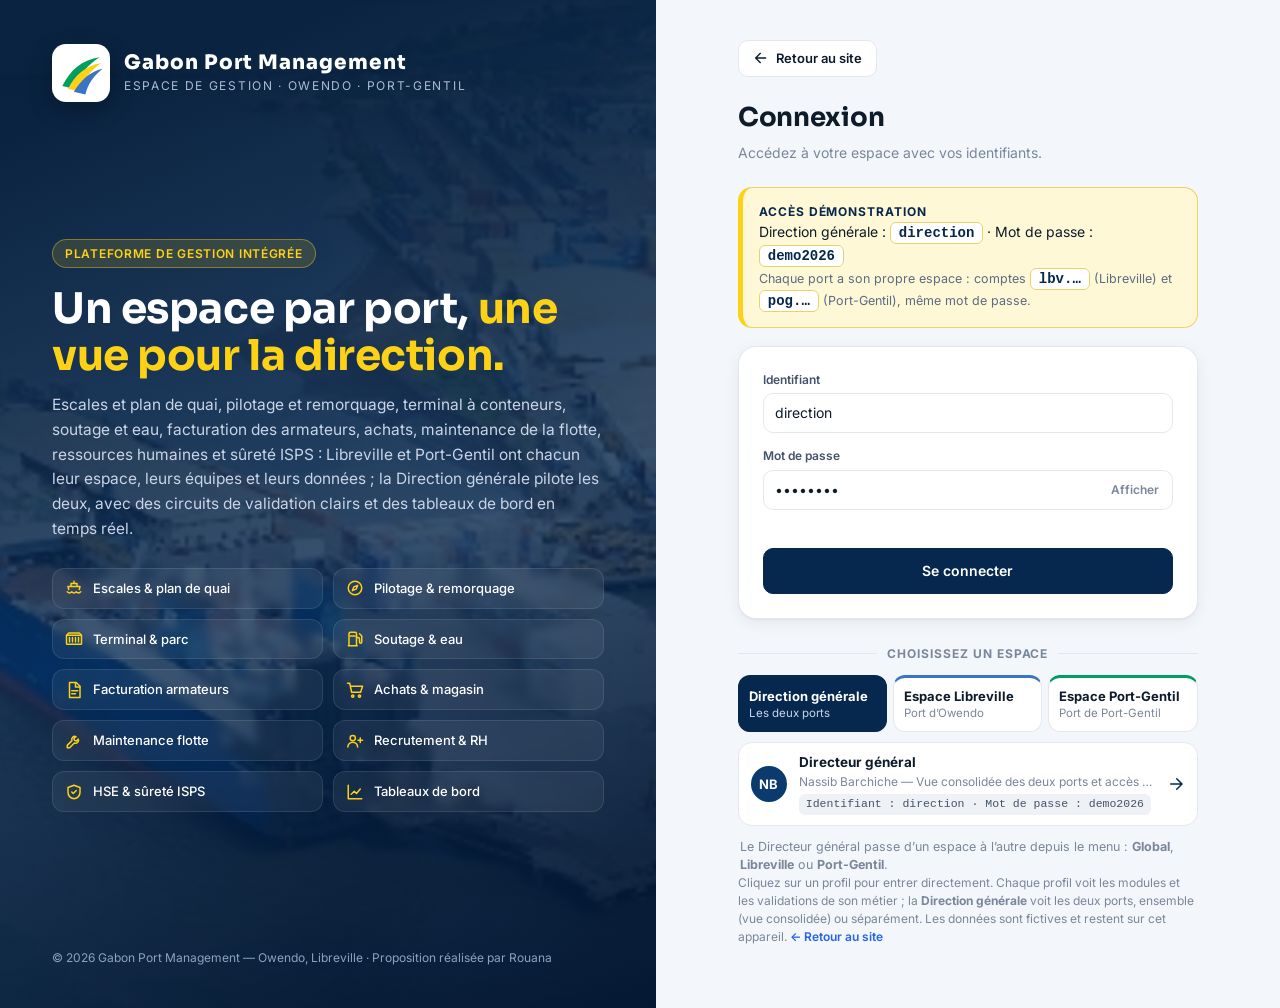
==== commit 0baea547: "Espaces de gestion par site (Libreville / Port-Gentil) + vue consolidée DG ; nouveau DG Nassib Barch" ====
--- a/espace/index.html
+++ b/espace/index.html
@@ -46,7 +46,8 @@
   .btn.block{width:100%;padding:12px;font-size:14px}
   .demo-title{display:flex;align-items:center;gap:10px;margin:26px 0 12px;font-size:12px;font-weight:700;letter-spacing:.08em;text-transform:uppercase;color:var(--ink-3)}
   .demo-title::before,.demo-title::after{content:"";flex:1;height:1px;background:var(--line)}
-  .accounts{display:grid;gap:8px}
+  .accounts{display:grid;gap:8px;grid-template-columns:minmax(0,1fr)}
+  .acc{min-width:0} .sp-hint{overflow-wrap:anywhere}
   .acc{display:flex;align-items:center;gap:12px;background:#fff;border:1px solid var(--line);border-radius:14px;padding:10px 12px;cursor:pointer;text-align:left;width:100%;transition:border-color .15s,box-shadow .15s,transform .1s}
   .acc:hover{border-color:#b9c6d9;box-shadow:var(--sh);transform:translateY(-1px)}
   .acc .who{flex:1;min-width:0}
@@ -54,6 +55,14 @@
   .acc .who span{display:block;font-size:12px;color:var(--ink-3);white-space:nowrap;overflow:hidden;text-overflow:ellipsis}
   .acc code{display:inline-block;margin-top:4px;font-size:11.5px;background:var(--grey-bg);border-radius:6px;padding:2px 7px;color:var(--ink-2);white-space:nowrap}
   .acc .go{color:var(--navy);flex:none;width:18px}
+  .sp-tabs{display:grid;grid-template-columns:repeat(3,minmax(0,1fr));gap:6px;margin-bottom:10px}
+  .sp-tab{border:1px solid var(--line);background:#fff;border-radius:12px;padding:9px 10px;text-align:left;cursor:pointer;min-width:0;border-top:3px solid #cbd5e1}
+  .sp-tab b{display:block;font-size:13px;color:var(--ink)}
+  .sp-tab span{display:block;font-size:11.5px;color:var(--ink-3)}
+  .sp-tab.sp-ALL{border-top-color:#fcd116} .sp-tab.sp-OWE{border-top-color:#3a75c4} .sp-tab.sp-POG{border-top-color:#009e60}
+  .sp-tab.is-active{background:#06284f;border-color:#06284f} .sp-tab.is-active b{color:#fff} .sp-tab.is-active span{color:#c9d4e6}
+  .sp-tab.sp-POG.is-active{background:#053d34;border-color:#053d34}
+  .sp-hint{font-size:12.5px;color:var(--ink-3);margin:4px 2px 0}
   .note{font-size:12px;color:var(--ink-3);margin-top:16px;line-height:1.5}
   .note a{font-weight:600}
   @media (max-width:960px){
@@ -78,8 +87,8 @@
     <a class="brand" href="../index.html" style="color:inherit"><img src="../assets/img/icon.svg" alt="Gabon Port Management"><div><b>Gabon Port Management</b><span>Espace de gestion · Owendo · Port-Gentil</span></div></a>
     <div class="art__main">
       <span class="eyebrow">Plateforme de gestion intégrée</span>
-      <h1>Pilotez les deux ports <em>depuis un seul écran.</em></h1>
-      <p>Escales et plan de quai, pilotage et remorquage, terminal à conteneurs, soutage et eau, facturation des armateurs, achats, maintenance de la flotte, ressources humaines et sûreté ISPS : chaque service travaille sur les mêmes données, avec des circuits de validation clairs et des tableaux de bord en temps réel.</p>
+      <h1>Un espace par port, <em>une vue pour la direction.</em></h1>
+      <p>Escales et plan de quai, pilotage et remorquage, terminal à conteneurs, soutage et eau, facturation des armateurs, achats, maintenance de la flotte, ressources humaines et sûreté ISPS : Libreville et Port-Gentil ont chacun leur espace, leurs équipes et leurs données ; la Direction générale pilote les deux, avec des circuits de validation clairs et des tableaux de bord en temps réel.</p>
       <div class="mods" id="mods"></div>
     </div>
     <div class="art__foot">© 2026 Gabon Port Management — Owendo, Libreville · Proposition réalisée par Rouana</div>
@@ -89,16 +98,17 @@
       <a class="btn" href="../index.html" style="margin-bottom:22px"><svg viewBox="0 0 24 24" fill="none" stroke="currentColor" stroke-width="2" stroke-linecap="round" stroke-linejoin="round"><path d="M19 12H5M11 19l-7-7 7-7"/></svg>Retour au site</a>
       <h2>Connexion</h2>
       <p>Accédez à votre espace avec vos identifiants.</p>
-      <div class="demo-creds"><b>Accès démonstration</b><div>Identifiant : <code>direction</code> &nbsp;·&nbsp; Mot de passe : <code>demo2026</code></div><span>Autres profils : exploitation, commercial, finance, technique, achats, rh, hse — même mot de passe.</span></div>
+      <div class="demo-creds"><b>Accès démonstration</b><div>Direction générale : <code>direction</code> · Mot de passe : <code>demo2026</code></div><span>Chaque port a son propre espace : comptes <code>lbv.…</code> (Libreville) et <code>pog.…</code> (Port-Gentil), même mot de passe.</span></div>
       <form class="fcard" id="login-form" autocomplete="off">
-        <div class="field"><label for="login">Identifiant</label><input class="input" id="login" name="login" placeholder="ex. direction" autocapitalize="none"></div>
+        <div class="field"><label for="login">Identifiant</label><input class="input" id="login" name="login" placeholder="ex. direction, lbv.exploitation, pog.hse" autocapitalize="none"></div>
         <div class="field"><label for="pass">Mot de passe</label><div class="pw"><input class="input" id="pass" name="pass" type="password" placeholder="••••••••"><button type="button" id="show">Afficher</button></div></div>
         <div class="err" id="err"></div>
         <button class="btn primary block" type="submit">Se connecter</button>
       </form>
-      <div class="demo-title">Comptes de démonstration</div>
+      <div class="demo-title">Choisissez un espace</div>
+      <div class="sp-tabs" id="sp-tabs" role="tablist"></div>
       <div class="accounts" id="accounts"></div>
-      <p class="note">Cliquez sur un profil pour entrer directement. Chaque profil voit les modules et les validations de son métier ; la <b>Direction générale</b> voit tout. Les données sont fictives et restent sur cet appareil. <a href="../index.html">← Retour au site</a></p>
+      <p class="note">Cliquez sur un profil pour entrer directement. Chaque profil voit les modules et les validations de son métier ; la <b>Direction générale</b> voit les deux ports, ensemble (vue consolidée) ou séparément. Les données sont fictives et restent sur cet appareil. <a href="../index.html">← Retour au site</a></p>
     </div>
   </section>
 </div>
@@ -108,9 +118,16 @@
   var U = ERP.USERS, icon = ERP.icon;
   var MODS = [['ship', 'Escales & plan de quai'], ['compass', 'Pilotage & remorquage'], ['container', 'Terminal & parc'], ['fuel', 'Soutage & eau'], ['invoice', 'Facturation armateurs'], ['cart', 'Achats & magasin'], ['wrench', 'Maintenance flotte'], ['userplus', 'Recrutement & RH'], ['shield', 'HSE & sûreté ISPS'], ['chart', 'Tableaux de bord']];
   document.getElementById('mods').innerHTML = MODS.map(function (m) { return '<div>' + icon(m[0]) + m[1] + '</div>'; }).join('');
-  document.getElementById('accounts').innerHTML = U.map(function (u) {
-    return '<button class="acc" data-l="' + u.login + '">' + ERP.ui.avatar(u.name, u.color) + '<div class="who"><b>' + ERP.esc(u.role) + '</b><span>' + ERP.esc(u.desc) + '</span><code>Identifiant : ' + u.login + ' · Mot de passe : ' + u.pass + '</code></div>' + icon('arrow', 'go') + '</button>';
-  }).join('');
+  var SP = [['ALL', 'Direction générale', 'Les deux ports'], ['OWE', 'Espace Libreville', 'Port d’Owendo'], ['POG', 'Espace Port-Gentil', 'Port de Port-Gentil']];
+  var cur = (new URLSearchParams(location.search).get('espace') || 'ALL').toUpperCase(); if (!SP.some(function (x) { return x[0] === cur; })) cur = 'ALL';
+  function drawAcc() {
+    document.getElementById('sp-tabs').innerHTML = SP.map(function (x) { return '<button type="button" role="tab" aria-selected="' + (x[0] === cur) + '" class="sp-tab sp-' + x[0] + (x[0] === cur ? ' is-active' : '') + '" data-sp="' + x[0] + '"><b>' + x[1] + '</b><span>' + x[2] + '</span></button>'; }).join('');
+    document.getElementById('accounts').innerHTML = U.filter(function (u) { return u.space === cur; }).map(function (u) {
+      return '<button class="acc" data-l="' + u.login + '">' + ERP.ui.avatar(u.name, u.color) + '<div class="who"><b>' + ERP.esc(u.role) + '</b><span>' + ERP.esc(u.name) + ' — ' + ERP.esc(u.desc) + '</span><code>Identifiant : ' + u.login + ' · Mot de passe : ' + u.pass + '</code></div>' + icon('arrow', 'go') + '</button>';
+    }).join('') + (cur === 'ALL' ? '<p class="sp-hint">Le Directeur général passe d’un espace à l’autre depuis le menu : <b>Global</b>, <b>Libreville</b> ou <b>Port-Gentil</b>.</p>' : '');
+  }
+  drawAcc();
+  document.getElementById('sp-tabs').addEventListener('click', function (e) { var t = e.target.closest('[data-sp]'); if (t) { cur = t.dataset.sp; drawAcc(); } });
   function enter(l, p) {
     var u = ERP.session.login(l, p);
     if (!u) { document.getElementById('err').textContent = 'Identifiant ou mot de passe incorrect.'; return; }
@@ -123,7 +140,7 @@
     setTimeout(function () { enter(u.login, u.pass); }, 250);
   });
   document.getElementById('login-form').addEventListener('submit', function (e) { e.preventDefault(); enter(this.login.value, this.pass.value); });
-  var qu = new URLSearchParams(location.search).get('u'); var pre = U.find(function (x) { return x.login === qu; }) || U[0]; document.getElementById('login').value = pre.login; document.getElementById('pass').value = pre.pass;
+  var qu = new URLSearchParams(location.search).get('u'); var pre = U.find(function (x) { return x.login === qu; }) || U.find(function (x) { return x.space === cur; }) || U[0]; document.getElementById('login').value = pre.login; document.getElementById('pass').value = pre.pass;
   document.getElementById('show').onclick = function () { var p = document.getElementById('pass'); p.type = p.type === 'password' ? 'text' : 'password'; this.textContent = p.type === 'password' ? 'Afficher' : 'Masquer'; };
 })();
 </script>
--- a/espace/css/erp.css
+++ b/espace/css/erp.css
@@ -311,3 +311,82 @@
 }
 @media (prefers-reduced-motion:reduce){*{animation:none!important;transition:none!important}}
 @media print{.side,.top,.demo-bar,.modal__f,.no-print{display:none!important} .app{display:block} .modal-back{position:static;background:none;padding:0} .modal{box-shadow:none;max-height:none}}
+
+/* ---------- Espaces par site (Direction générale · Libreville · Port-Gentil) ---------- */
+.space-box{padding:12px 14px 4px}
+.space-box__lbl{font-size:10.5px;letter-spacing:.12em;text-transform:uppercase;color:#8ea0bd;font-weight:600;margin:0 2px 6px}
+.space-switch{display:grid;grid-template-columns:repeat(3,1fr);gap:4px;background:rgba(255,255,255,.07);border:1px solid rgba(255,255,255,.1);border-radius:12px;padding:4px}
+.space-switch button{border:0;background:none;color:#c9d4e6;border-radius:9px;padding:8px 4px;cursor:pointer;font-size:12px;line-height:1.1;transition:background .15s,color .15s}
+.space-switch button b{font-weight:600}
+.space-switch button:hover{background:rgba(255,255,255,.08);color:#fff}
+.space-switch button.is-active{background:var(--yellow);color:#06284f}
+body[data-space="OWE"] .space-switch button.is-active{background:#3a75c4;color:#fff}
+body[data-space="POG"] .space-switch button.is-active{background:#009e60;color:#fff}
+.space-pill{display:flex;align-items:center;gap:10px;background:rgba(255,255,255,.07);border:1px solid rgba(255,255,255,.12);border-radius:12px;padding:9px 12px;color:#fff}
+.space-pill svg{width:18px;height:18px;flex:none;color:var(--yellow)}
+.space-pill b{display:block;font-size:13px}
+.space-pill span{display:block;font-size:11.5px;color:#aebbd4}
+.top-space{display:inline-block;font-size:10.5px;font-weight:700;letter-spacing:.06em;text-transform:uppercase;border-radius:20px;padding:2px 8px;margin-right:6px;vertical-align:1px;background:#fff7cc;color:#7a5b00}
+.top-space.sp-OWE{background:#e3edfb;color:#1b4f9c}
+.top-space.sp-POG{background:#dcf5ea;color:#05664a}
+/* Couleur de l'espace Port-Gentil : barre latérale vert océan */
+body[data-space="POG"] .side{background:linear-gradient(180deg,#053d34 0%,#03241f 100%)}
+body[data-space="POG"] .side__link.is-active{background:rgba(61,220,151,.12)}
+body[data-space="POG"] .side__link.is-active::before{background:#3ddc97}
+body[data-space="POG"] .side__link.is-active svg{color:#3ddc97}
+body[data-space="POG"] .space-pill svg{color:#3ddc97}
+body[data-space="OWE"] .space-pill svg{color:#7fb0ef}
+@media (max-width:640px){.top-space{font-size:9.5px;padding:1px 6px}}
+/* Vue consolidée & paramétrage des espaces */
+.sit-hero{background:linear-gradient(120deg,#06284f 0%,#0b3a6e 55%,#053d34 100%);color:#fff;border:0;margin-bottom:16px;overflow:hidden}
+.sit-hero .card__b{display:flex;gap:24px;align-items:center;flex-wrap:wrap;padding:22px 24px}
+.sit-hero .card__b>div:first-child{flex:1;min-width:240px}
+.sit-hero__k{font-size:12px;color:#fcd116;font-weight:700;letter-spacing:.08em;text-transform:uppercase}
+.sit-hero h2{font-size:24px;margin:6px 0 6px}
+.sit-hero p{margin:0;color:#c9d4e6;max-width:560px}
+.sit-hero__tot{display:grid;grid-template-columns:repeat(4,minmax(0,1fr));gap:10px}
+.sit-hero__tot div{background:rgba(255,255,255,.08);border:1px solid rgba(255,255,255,.14);border-radius:12px;padding:10px 14px;min-width:96px}
+.sit-hero__tot b{display:block;font:700 24px Sora,sans-serif}
+.sit-hero__tot span{font-size:11.5px;color:#aebbd4}
+.sit-card{overflow:hidden;border-top:4px solid #3a75c4}
+.sit-card.sit-POG{border-top-color:#009e60}
+.sit-card__h{display:flex;align-items:center;gap:12px;padding:16px 18px;border-bottom:1px solid var(--line-2)}
+.sit-card__h>div:nth-child(2){flex:1;min-width:0}
+.sit-card__h b{display:block;font:700 16px Sora,sans-serif}
+.sit-card__h span{font-size:12.5px;color:var(--ink-3)}
+.sit-card__ico{width:42px;height:42px;border-radius:12px;display:grid;place-items:center;background:#e3edfb;color:#1b4f9c;flex:none}
+.sit-POG .sit-card__ico{background:#dcf5ea;color:#05664a}
+.sit-card__ico svg{width:22px;height:22px}
+.sit-card__kpis{display:grid;grid-template-columns:repeat(4,minmax(0,1fr));border-bottom:1px solid var(--line-2)}
+.sit-card__kpis div{padding:14px 16px;border-right:1px solid var(--line-2)}
+.sit-card__kpis div:last-child{border-right:0}
+.sit-card__kpis b{display:block;font:700 22px Sora,sans-serif}
+.sit-card__kpis span{font-size:12px;color:var(--ink-3)}
+.sit-card__pend{padding:14px 18px}
+.sit-pend{display:flex;align-items:center;gap:8px;padding:6px 0;border-top:1px dashed var(--line-2);font-size:13px;min-width:0}
+.sit-pend svg{width:16px;height:16px;color:var(--orange);flex:none}
+.sit-pend span{flex:1;min-width:0;overflow:hidden;text-overflow:ellipsis;white-space:nowrap}
+.sit-pend em{font-style:normal;font-size:11.5px;color:var(--ink-3);white-space:nowrap}
+.sit-mod{display:flex;align-items:center;gap:10px}
+.sit-mod svg{width:18px;height:18px;color:var(--navy-3);flex:none}
+.sit-mod b{display:block}
+.sit-sub{font-size:11px;font-weight:700;letter-spacing:.08em;text-transform:uppercase;color:var(--ink-3);margin-bottom:8px}
+.sit-mods{display:grid;grid-template-columns:repeat(2,minmax(0,1fr));gap:6px}
+.sit-tog{display:flex;align-items:center;gap:8px;border:1px solid var(--line);border-radius:10px;padding:8px 10px;cursor:pointer;font-size:13px;min-width:0}
+.sit-tog input{position:absolute;opacity:0;pointer-events:none}
+.sit-tog__sw{width:30px;height:18px;border-radius:20px;background:#cbd5e1;position:relative;flex:none;transition:background .15s}
+.sit-tog__sw::after{content:"";position:absolute;top:2px;left:2px;width:14px;height:14px;border-radius:50%;background:#fff;transition:transform .15s}
+.sit-tog input:checked+.sit-tog__sw{background:var(--green)}
+.sit-tog input:checked+.sit-tog__sw::after{transform:translateX(12px)}
+.sit-tog input:focus-visible+.sit-tog__sw{outline:2px solid var(--blue);outline-offset:2px}
+.sit-tog svg{width:16px;height:16px;color:var(--ink-3);flex:none}
+.sit-tog>span:last-child{min-width:0;overflow:hidden;text-overflow:ellipsis}
+.sit-tog em{font-style:normal;color:var(--ink-3);font-size:11.5px}
+.sit-tog.is-fixed{opacity:.55;cursor:not-allowed}
+@media (max-width:900px){.sit-hero__tot{grid-template-columns:repeat(2,minmax(0,1fr));width:100%}}
+@media (max-width:640px){.sit-card__kpis{grid-template-columns:repeat(2,minmax(0,1fr))}.sit-card__kpis div:nth-child(2){border-right:0}.sit-card__kpis div:nth-child(-n+2){border-bottom:1px solid var(--line-2)}.sit-mods{grid-template-columns:1fr}.sit-card__h{flex-wrap:wrap}.sit-card__h .btn{width:100%;justify-content:center}}
+/* Fil d'Ariane sur une ligne ; sur téléphone, seule la pastille d'espace est affichée */
+.top__title{min-width:0}
+.top__title .crumb{white-space:nowrap;overflow:hidden;text-overflow:ellipsis}
+@media (max-width:640px){#top-crumb{display:none}.top__title .crumb{line-height:1.2}}
+@media (max-width:900px){.grid.sit-cards{grid-template-columns:minmax(0,1fr)}}
